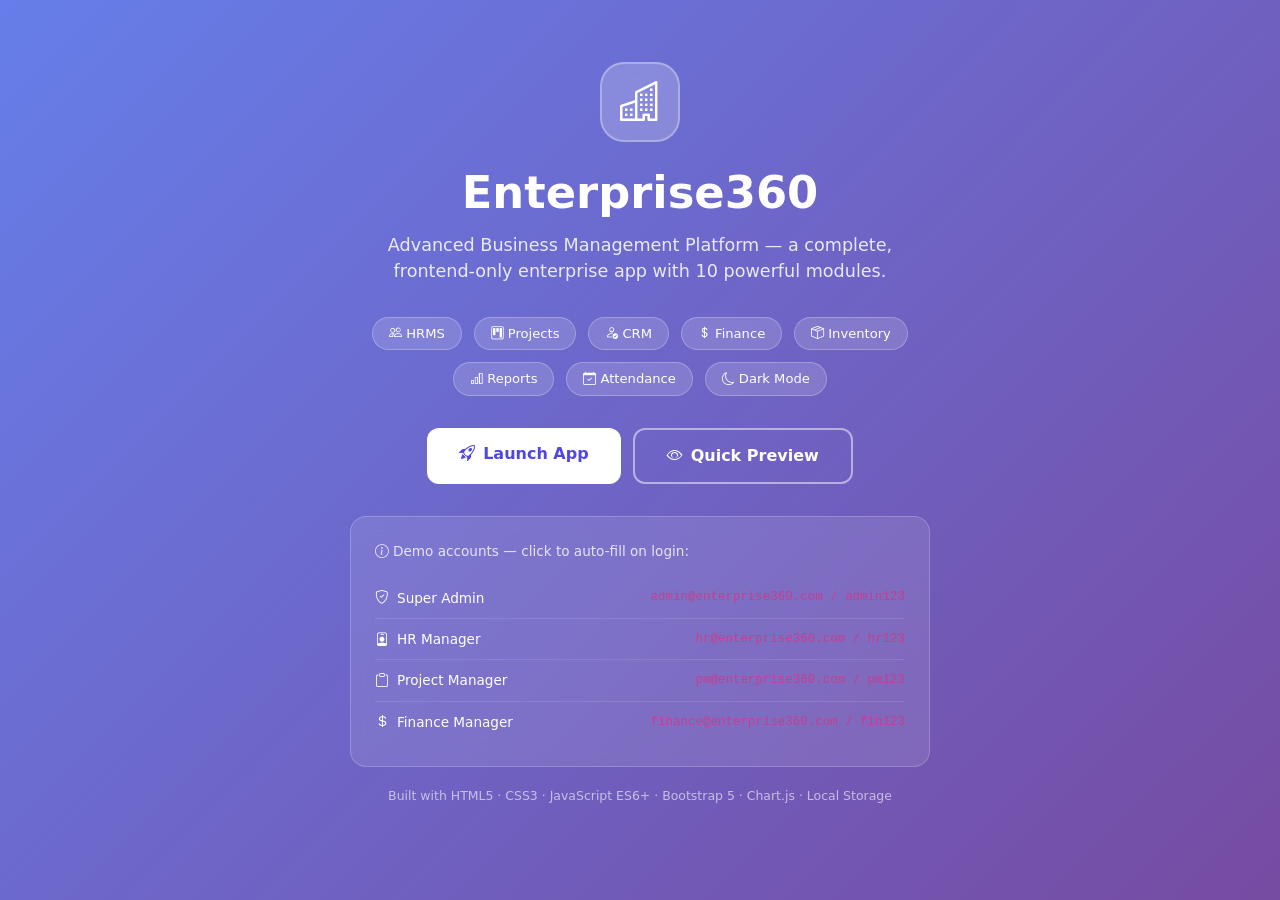
==== index.html @ 27bf56e1 "feat: complete Enterprise360 Business Management Platform" ====
<!DOCTYPE html>
<html lang="en" data-theme="light">
<head>
  <meta charset="UTF-8"><meta name="viewport" content="width=device-width, initial-scale=1.0">
  <title>Enterprise360 – Business Management Platform</title>
  <link rel="stylesheet" href="https://cdn.jsdelivr.net/npm/bootstrap@5.3.2/dist/css/bootstrap.min.css">
  <link rel="stylesheet" href="https://cdn.jsdelivr.net/npm/bootstrap-icons@1.11.3/font/bootstrap-icons.min.css">
  <link rel="stylesheet" href="css/style.css">
  <style>
    body { font-family: 'Segoe UI', system-ui, sans-serif; }
    .hero { min-height: 100vh; background: linear-gradient(135deg, #667eea 0%, #764ba2 100%); display: flex; align-items: center; justify-content: center; padding: 40px 20px; }
    .hero-content { max-width: 580px; text-align: center; color: white; }
    .hero-logo { width: 80px; height: 80px; background: rgba(255,255,255,.2); backdrop-filter: blur(10px); border-radius: 24px; display: flex; align-items: center; justify-content: center; margin: 0 auto 24px; font-size: 2.5rem; border: 2px solid rgba(255,255,255,.3); }
    .hero h1 { font-size: 2.8rem; font-weight: 800; margin-bottom: 12px; }
    .hero p { font-size: 1.1rem; opacity: .85; margin-bottom: 32px; }
    .hero-features { display: flex; flex-wrap: wrap; justify-content: center; gap: 12px; margin-bottom: 32px; }
    .feature-pill { background: rgba(255,255,255,.15); backdrop-filter: blur(10px); border: 1px solid rgba(255,255,255,.25); border-radius: 999px; padding: 6px 16px; font-size: .82rem; }
    .hero-cta { display: flex; gap: 12px; justify-content: center; flex-wrap: wrap; }
    .btn-hero { background: white; color: #4f46e5; border: none; border-radius: 12px; padding: 14px 32px; font-weight: 700; font-size: 1rem; cursor: pointer; transition: all .3s; text-decoration: none; display: inline-block; }
    .btn-hero:hover { transform: translateY(-2px); box-shadow: 0 10px 30px rgba(0,0,0,.3); color: #3730a3; }
    .btn-hero-outline { background: transparent; color: white; border: 2px solid rgba(255,255,255,.5); border-radius: 12px; padding: 14px 32px; font-weight: 600; font-size: 1rem; cursor: pointer; transition: all .3s; text-decoration: none; display: inline-block; }
    .btn-hero-outline:hover { background: rgba(255,255,255,.1); color: white; border-color: white; }
    .demo-card { background: rgba(255,255,255,.1); backdrop-filter: blur(10px); border: 1px solid rgba(255,255,255,.2); border-radius: 16px; padding: 24px; margin-top: 32px; text-align: left; }
    .demo-user { display: flex; align-items: center; justify-content: space-between; padding: 10px 0; border-bottom: 1px solid rgba(255,255,255,.1); }
    .demo-user:last-child { border-bottom: none; }
  </style>
</head>
<body>
<div class="hero">
  <div class="hero-content">
    <div class="hero-logo"><i class="bi bi-buildings"></i></div>
    <h1>Enterprise360</h1>
    <p>Advanced Business Management Platform — a complete, frontend-only enterprise app with 10 powerful modules.</p>

    <div class="hero-features">
      <span class="feature-pill"><i class="bi bi-people me-1"></i>HRMS</span>
      <span class="feature-pill"><i class="bi bi-kanban me-1"></i>Projects</span>
      <span class="feature-pill"><i class="bi bi-person-check me-1"></i>CRM</span>
      <span class="feature-pill"><i class="bi bi-currency-dollar me-1"></i>Finance</span>
      <span class="feature-pill"><i class="bi bi-box-seam me-1"></i>Inventory</span>
      <span class="feature-pill"><i class="bi bi-bar-chart me-1"></i>Reports</span>
      <span class="feature-pill"><i class="bi bi-calendar-check me-1"></i>Attendance</span>
      <span class="feature-pill"><i class="bi bi-moon me-1"></i>Dark Mode</span>
    </div>

    <div class="hero-cta">
      <a href="pages/login.html" class="btn-hero"><i class="bi bi-rocket-takeoff me-2"></i>Launch App</a>
      <a href="pages/dashboard.html" class="btn-hero-outline" id="guestBtn"><i class="bi bi-eye me-2"></i>Quick Preview</a>
    </div>

    <div class="demo-card">
      <p style="font-size:.85rem;opacity:.8;margin-bottom:16px"><i class="bi bi-info-circle me-1"></i>Demo accounts — click to auto-fill on login:</p>
      <div class="demo-user"><span style="font-size:.85rem"><i class="bi bi-shield-check me-2"></i>Super Admin</span><code style="font-size:.78rem;opacity:.8">admin@enterprise360.com / admin123</code></div>
      <div class="demo-user"><span style="font-size:.85rem"><i class="bi bi-person-badge me-2"></i>HR Manager</span><code style="font-size:.78rem;opacity:.8">hr@enterprise360.com / hr123</code></div>
      <div class="demo-user"><span style="font-size:.85rem"><i class="bi bi-clipboard me-2"></i>Project Manager</span><code style="font-size:.78rem;opacity:.8">pm@enterprise360.com / pm123</code></div>
      <div class="demo-user"><span style="font-size:.85rem"><i class="bi bi-currency-dollar me-2"></i>Finance Manager</span><code style="font-size:.78rem;opacity:.8">finance@enterprise360.com / fin123</code></div>
    </div>

    <p style="margin-top:20px;font-size:.78rem;opacity:.6">Built with HTML5 · CSS3 · JavaScript ES6+ · Bootstrap 5 · Chart.js · Local Storage</p>
  </div>
</div>

<script src="js/data.js"></script>
<script src="js/storage.js"></script>
<script src="js/utils.js"></script>
<script src="js/auth.js"></script>
<script>
  // Apply theme
  const theme = localStorage.getItem('e360_theme') || 'light';
  document.documentElement.setAttribute('data-theme', theme);

  // Quick preview – auto-login as super admin
  document.getElementById('guestBtn').addEventListener('click', async (e) => {
    e.preventDefault();
    await window.E360.Auth.login('admin@enterprise360.com', 'admin123');
    window.location.href = 'pages/dashboard.html';
  });

  // If already logged in, redirect
  if (window.E360.Auth.getCurrentUser()) {
    window.location.href = 'pages/dashboard.html';
  }
</script>
</body>
</html>
---- css/style.css ----
/* ========================================
   Enterprise360 – Global Styles
   ======================================== */
:root {
  --primary: #4f46e5;
  --primary-dark: #3730a3;
  --primary-light: #e0e7ff;
  --secondary: #06b6d4;
  --success: #10b981;
  --warning: #f59e0b;
  --danger: #ef4444;
  --info: #3b82f6;
  --dark: #1e293b;
  --sidebar-width: 260px;
  --sidebar-collapsed: 70px;
  --header-height: 64px;
  --font: 'Segoe UI', system-ui, -apple-system, sans-serif;
  --transition: all 0.3s ease;
  --shadow: 0 1px 3px rgba(0,0,0,.1), 0 1px 2px rgba(0,0,0,.06);
  --shadow-md: 0 4px 6px rgba(0,0,0,.07), 0 2px 4px rgba(0,0,0,.05);
  --shadow-lg: 0 10px 15px rgba(0,0,0,.1), 0 4px 6px rgba(0,0,0,.05);
  --radius: 0.75rem;
  --radius-sm: 0.5rem;
}

/* ---- Dark Mode Variables ---- */
[data-theme="dark"] {
  --bg: #0f172a;
  --bg-card: #1e293b;
  --bg-sidebar: #0f172a;
  --text: #f1f5f9;
  --text-muted: #94a3b8;
  --border: #334155;
  --input-bg: #1e293b;
  --hover: #334155;
  --table-stripe: #1e293b;
}
[data-theme="light"] {
  --bg: #f8fafc;
  --bg-card: #ffffff;
  --bg-sidebar: #1e293b;
  --text: #1e293b;
  --text-muted: #64748b;
  --border: #e2e8f0;
  --input-bg: #ffffff;
  --hover: #f1f5f9;
  --table-stripe: #f8fafc;
}

* { box-sizing: border-box; }

body {
  font-family: var(--font);
  background: var(--bg);
  color: var(--text);
  transition: background 0.3s, color 0.3s;
  overflow-x: hidden;
}

/* ========================================
   LAYOUT
   ======================================== */
.app-wrapper { display: flex; min-height: 100vh; }

/* ---- Sidebar ---- */
.sidebar {
  width: var(--sidebar-width);
  background: var(--bg-sidebar);
  color: #f1f5f9;
  position: fixed;
  top: 0; left: 0;
  height: 100vh;
  display: flex;
  flex-direction: column;
  transition: var(--transition);
  z-index: 1040;
  overflow-y: auto;
  overflow-x: hidden;
}
.sidebar.collapsed { width: var(--sidebar-collapsed); }
.sidebar-brand {
  display: flex;
  align-items: center;
  gap: 12px;
  padding: 20px 20px;
  border-bottom: 1px solid rgba(255,255,255,.1);
  min-height: var(--header-height);
  flex-shrink: 0;
}
.sidebar-brand .brand-icon {
  width: 36px; height: 36px;
  background: var(--primary);
  border-radius: 10px;
  display: flex; align-items: center; justify-content: center;
  font-size: 18px;
  flex-shrink: 0;
}
.sidebar-brand .brand-text { font-size: 1.1rem; font-weight: 700; white-space: nowrap; overflow: hidden; }
.sidebar.collapsed .brand-text { display: none; }

.sidebar-nav { padding: 12px 0; flex: 1; }
.nav-section-title {
  font-size: 0.65rem;
  text-transform: uppercase;
  letter-spacing: .08em;
  color: #64748b;
  padding: 12px 20px 4px;
  white-space: nowrap;
  overflow: hidden;
}
.sidebar.collapsed .nav-section-title { visibility: hidden; }

.sidebar-nav .nav-item { list-style: none; }
.sidebar-nav .nav-link {
  display: flex;
  align-items: center;
  gap: 12px;
  padding: 10px 20px;
  color: #94a3b8;
  text-decoration: none;
  transition: var(--transition);
  border-left: 3px solid transparent;
  white-space: nowrap;
  overflow: hidden;
  font-size: .9rem;
}
.sidebar-nav .nav-link:hover,
.sidebar-nav .nav-link.active {
  background: rgba(255,255,255,.07);
  color: #fff;
  border-left-color: var(--primary);
}
.sidebar-nav .nav-link i { font-size: 1.1rem; flex-shrink: 0; min-width: 20px; }
.sidebar-nav .nav-link .nav-text { overflow: hidden; }
.sidebar.collapsed .nav-text { display: none; }
.sidebar.collapsed .nav-link { justify-content: center; padding: 12px; border-left: none; border-radius: 8px; margin: 2px 8px; }
.sidebar.collapsed .nav-link.active, .sidebar.collapsed .nav-link:hover { background: var(--primary); }

.sidebar-footer {
  padding: 16px 20px;
  border-top: 1px solid rgba(255,255,255,.1);
  display: flex;
  align-items: center;
  gap: 12px;
}
.sidebar.collapsed .sidebar-footer { justify-content: center; padding: 16px 8px; }
.sidebar-footer .user-info { overflow: hidden; }
.sidebar.collapsed .user-info { display: none; }

/* ---- Main Content ---- */
.main-content {
  margin-left: var(--sidebar-width);
  flex: 1;
  display: flex;
  flex-direction: column;
  min-height: 100vh;
  transition: var(--transition);
}
.main-content.sidebar-collapsed { margin-left: var(--sidebar-collapsed); }

/* ---- Topbar ---- */
.topbar {
  background: var(--bg-card);
  border-bottom: 1px solid var(--border);
  height: var(--header-height);
  display: flex;
  align-items: center;
  padding: 0 24px;
  gap: 16px;
  position: sticky;
  top: 0;
  z-index: 1030;
  box-shadow: var(--shadow);
}
.topbar-title { font-size: 1.1rem; font-weight: 600; flex: 1; }
.topbar-actions { display: flex; align-items: center; gap: 8px; }

.btn-icon {
  width: 38px; height: 38px;
  border: none;
  background: transparent;
  border-radius: var(--radius-sm);
  display: flex; align-items: center; justify-content: center;
  cursor: pointer;
  color: var(--text-muted);
  transition: var(--transition);
  position: relative;
}
.btn-icon:hover { background: var(--hover); color: var(--text); }
.badge-dot {
  position: absolute;
  top: 6px; right: 6px;
  width: 8px; height: 8px;
  background: var(--danger);
  border-radius: 50%;
  border: 2px solid var(--bg-card);
}

/* ---- Page Content ---- */
.page-content { padding: 24px; flex: 1; }

/* ========================================
   CARDS
   ======================================== */
.card {
  background: var(--bg-card);
  border: 1px solid var(--border);
  border-radius: var(--radius);
  box-shadow: var(--shadow);
  transition: var(--transition);
}
.card:hover { box-shadow: var(--shadow-md); }
.card-header {
  padding: 16px 20px;
  border-bottom: 1px solid var(--border);
  display: flex;
  align-items: center;
  justify-content: space-between;
  gap: 12px;
}
.card-title { font-size: .95rem; font-weight: 600; margin: 0; }
.card-body { padding: 20px; }

/* Stat Cards */
.stat-card {
  border-radius: var(--radius);
  padding: 20px;
  display: flex;
  align-items: center;
  gap: 16px;
  background: var(--bg-card);
  border: 1px solid var(--border);
  box-shadow: var(--shadow);
  transition: var(--transition);
}
.stat-card:hover { transform: translateY(-2px); box-shadow: var(--shadow-md); }
.stat-icon {
  width: 56px; height: 56px;
  border-radius: var(--radius);
  display: flex; align-items: center; justify-content: center;
  font-size: 1.5rem;
  flex-shrink: 0;
}
.stat-info { flex: 1; }
.stat-value { font-size: 1.75rem; font-weight: 700; line-height: 1; }
.stat-label { font-size: .8rem; color: var(--text-muted); margin-top: 4px; }
.stat-change { font-size: .78rem; display: flex; align-items: center; gap: 3px; margin-top: 4px; }
.stat-change.up { color: var(--success); }
.stat-change.down { color: var(--danger); }

/* Color variants */
.bg-primary-soft { background: var(--primary-light); color: var(--primary); }
.bg-success-soft { background: #d1fae5; color: var(--success); }
.bg-warning-soft { background: #fef3c7; color: var(--warning); }
.bg-danger-soft { background: #fee2e2; color: var(--danger); }
.bg-info-soft { background: #dbeafe; color: var(--info); }
.bg-secondary-soft { background: #cffafe; color: var(--secondary); }
[data-theme="dark"] .bg-primary-soft { background: rgba(79,70,229,.2); }
[data-theme="dark"] .bg-success-soft { background: rgba(16,185,129,.2); }
[data-theme="dark"] .bg-warning-soft { background: rgba(245,158,11,.2); }
[data-theme="dark"] .bg-danger-soft { background: rgba(239,68,68,.2); }
[data-theme="dark"] .bg-info-soft { background: rgba(59,130,246,.2); }
[data-theme="dark"] .bg-secondary-soft { background: rgba(6,182,212,.2); }

/* ========================================
   FORMS & INPUTS
   ======================================== */
.form-control, .form-select {
  background: var(--input-bg);
  border: 1px solid var(--border);
  color: var(--text);
  border-radius: var(--radius-sm);
  padding: 8px 12px;
  font-size: .9rem;
  transition: var(--transition);
}
.form-control:focus, .form-select:focus {
  border-color: var(--primary);
  box-shadow: 0 0 0 3px rgba(79,70,229,.15);
  background: var(--input-bg);
  color: var(--text);
  outline: none;
}
.form-control::placeholder { color: var(--text-muted); }
.form-label { font-size: .85rem; font-weight: 500; color: var(--text); margin-bottom: 6px; }

/* ========================================
   BUTTONS
   ======================================== */
.btn { border-radius: var(--radius-sm); font-size: .875rem; font-weight: 500; padding: 8px 16px; transition: var(--transition); }
.btn-primary { background: var(--primary); border-color: var(--primary); }
.btn-primary:hover { background: var(--primary-dark); border-color: var(--primary-dark); }
.btn-sm { padding: 5px 12px; font-size: .8rem; }

/* ========================================
   TABLES
   ======================================== */
.table-wrapper {
  overflow-x: auto;
  border-radius: var(--radius);
}
.table {
  color: var(--text);
  margin: 0;
}
.table th {
  font-size: .78rem;
  text-transform: uppercase;
  letter-spacing: .05em;
  color: var(--text-muted);
  font-weight: 600;
  background: var(--bg-card);
  border-color: var(--border);
  padding: 12px 16px;
  white-space: nowrap;
}
.table td {
  vertical-align: middle;
  border-color: var(--border);
  padding: 12px 16px;
  font-size: .88rem;
  background: var(--bg-card);
}
.table tbody tr:hover td { background: var(--hover); }

/* ========================================
   BADGES
   ======================================== */
.badge-status {
  display: inline-flex;
  align-items: center;
  gap: 5px;
  padding: 3px 10px;
  border-radius: 999px;
  font-size: .75rem;
  font-weight: 500;
}
.badge-status::before { content: ''; width: 6px; height: 6px; border-radius: 50%; background: currentColor; }
.badge-active, .badge-paid, .badge-approved, .badge-completed, .badge-won, .badge-present, .badge-done { background: #d1fae5; color: #065f46; }
.badge-inactive, .badge-overdue, .badge-rejected, .badge-lost { background: #fee2e2; color: #991b1b; }
.badge-pending, .badge-inprogress, .badge-negotiation, .badge-planning, .badge-late { background: #fef3c7; color: #92400e; }
.badge-prospect, .badge-todo { background: #dbeafe; color: #1e40af; }
.badge-lowstock { background: #fef3c7; color: #92400e; }
.badge-outofstock { background: #fee2e2; color: #991b1b; }
.badge-instock { background: #d1fae5; color: #065f46; }
[data-theme="dark"] .badge-active, [data-theme="dark"] .badge-paid, [data-theme="dark"] .badge-approved, [data-theme="dark"] .badge-completed, [data-theme="dark"] .badge-done { background: rgba(16,185,129,.2); color: #6ee7b7; }
[data-theme="dark"] .badge-inactive, [data-theme="dark"] .badge-overdue, [data-theme="dark"] .badge-rejected, [data-theme="dark"] .badge-lost { background: rgba(239,68,68,.2); color: #fca5a5; }
[data-theme="dark"] .badge-pending, [data-theme="dark"] .badge-inprogress, [data-theme="dark"] .badge-late { background: rgba(245,158,11,.2); color: #fcd34d; }
[data-theme="dark"] .badge-todo { background: rgba(59,130,246,.2); color: #93c5fd; }

/* ========================================
   PROGRESS
   ======================================== */
.progress { background: var(--border); border-radius: 999px; height: 6px; }
.progress-bar { border-radius: 999px; }

/* ========================================
   MODALS
   ======================================== */
.modal-content {
  background: var(--bg-card);
  border: 1px solid var(--border);
  border-radius: var(--radius);
}
.modal-header { border-bottom-color: var(--border); }
.modal-footer { border-top-color: var(--border); }
.modal-title { font-size: 1rem; font-weight: 600; }

/* ========================================
   AVATAR
   ======================================== */
.avatar {
  width: 36px; height: 36px;
  border-radius: 50%;
  background: var(--primary);
  display: flex; align-items: center; justify-content: center;
  color: white;
  font-weight: 600;
  font-size: .85rem;
  flex-shrink: 0;
  overflow: hidden;
}
.avatar img { width: 100%; height: 100%; object-fit: cover; }
.avatar-sm { width: 28px; height: 28px; font-size: .72rem; }
.avatar-lg { width: 56px; height: 56px; font-size: 1.1rem; }
.avatar-xl { width: 80px; height: 80px; font-size: 1.5rem; }

/* ========================================
   SKELETON LOADING
   ======================================== */
.skeleton {
  background: linear-gradient(90deg, var(--border) 25%, var(--hover) 50%, var(--border) 75%);
  background-size: 200% 100%;
  animation: skeleton-wave 1.5s infinite;
  border-radius: var(--radius-sm);
}
@keyframes skeleton-wave { 0% { background-position: 200% 0; } 100% { background-position: -200% 0; } }

/* ========================================
   TOAST NOTIFICATIONS
   ======================================== */
#toast-container {
  position: fixed;
  top: 80px; right: 20px;
  z-index: 9999;
  display: flex;
  flex-direction: column;
  gap: 8px;
  pointer-events: none;
}
.toast-item {
  background: var(--bg-card);
  border: 1px solid var(--border);
  border-radius: var(--radius);
  padding: 14px 18px;
  box-shadow: var(--shadow-lg);
  display: flex;
  align-items: flex-start;
  gap: 12px;
  min-width: 300px;
  max-width: 400px;
  pointer-events: all;
  animation: slideInRight .3s ease;
}
@keyframes slideInRight { from { transform: translateX(100%); opacity: 0; } to { transform: translateX(0); opacity: 1; } }
.toast-icon { font-size: 1.1rem; margin-top: 1px; }
.toast-body { flex: 1; }
.toast-title { font-weight: 600; font-size: .88rem; }
.toast-message { font-size: .82rem; color: var(--text-muted); }
.toast-close { background: none; border: none; cursor: pointer; color: var(--text-muted); padding: 0; }
.toast-info .toast-icon { color: var(--info); }
.toast-success .toast-icon { color: var(--success); }
.toast-warning .toast-icon { color: var(--warning); }
.toast-danger .toast-icon { color: var(--danger); }
.toast-info { border-left: 4px solid var(--info); }
.toast-success { border-left: 4px solid var(--success); }
.toast-warning { border-left: 4px solid var(--warning); }
.toast-danger { border-left: 4px solid var(--danger); }

/* ========================================
   SEARCH & FILTER BAR
   ======================================== */
.search-bar { position: relative; }
.search-bar .bi-search {
  position: absolute; left: 10px; top: 50%; transform: translateY(-50%);
  color: var(--text-muted); font-size: .9rem;
}
.search-bar input { padding-left: 34px; }

/* ========================================
   EMPTY STATE
   ======================================== */
.empty-state {
  text-align: center;
  padding: 48px 24px;
  color: var(--text-muted);
}
.empty-state i { font-size: 3rem; margin-bottom: 16px; opacity: .4; }
.empty-state h6 { font-size: .95rem; color: var(--text); margin-bottom: 8px; }
.empty-state p { font-size: .85rem; }

/* ========================================
   KANBAN BOARD
   ======================================== */
.kanban-board { display: flex; gap: 20px; overflow-x: auto; padding-bottom: 16px; }
.kanban-col {
  min-width: 280px;
  background: var(--hover);
  border-radius: var(--radius);
  padding: 12px;
  border: 1px solid var(--border);
}
.kanban-col-header {
  display: flex; align-items: center; justify-content: space-between;
  margin-bottom: 12px;
  font-weight: 600; font-size: .88rem;
}
.kanban-cards { min-height: 60px; }
.kanban-card {
  background: var(--bg-card);
  border: 1px solid var(--border);
  border-radius: var(--radius-sm);
  padding: 12px;
  margin-bottom: 8px;
  cursor: grab;
  transition: var(--transition);
}
.kanban-card:hover { box-shadow: var(--shadow-md); transform: translateY(-1px); }
.kanban-card.dragging { opacity: .5; cursor: grabbing; }

/* ========================================
   NOTIFICATIONS PANEL
   ======================================== */
.notif-item {
  display: flex;
  align-items: flex-start;
  gap: 12px;
  padding: 14px 20px;
  border-bottom: 1px solid var(--border);
  transition: var(--transition);
}
.notif-item:hover { background: var(--hover); }
.notif-item.unread { background: rgba(79,70,229,.04); }
.notif-dot { width: 8px; height: 8px; border-radius: 50%; margin-top: 6px; flex-shrink: 0; }

/* ========================================
   SETTINGS PAGE
   ======================================== */
.settings-nav .nav-link {
  color: var(--text-muted);
  border-radius: var(--radius-sm);
  padding: 10px 16px;
  font-size: .88rem;
}
.settings-nav .nav-link.active { background: var(--primary-light); color: var(--primary); font-weight: 600; }
[data-theme="dark"] .settings-nav .nav-link.active { background: rgba(79,70,229,.2); }

/* ========================================
   PROFILE IMAGE UPLOAD
   ======================================== */
.avatar-upload-wrap { position: relative; display: inline-block; cursor: pointer; }
.avatar-upload-wrap:hover .avatar-overlay { opacity: 1; }
.avatar-overlay {
  position: absolute; inset: 0;
  background: rgba(0,0,0,.5);
  border-radius: 50%;
  display: flex; align-items: center; justify-content: center;
  opacity: 0;
  transition: var(--transition);
  color: white; font-size: 1.1rem;
}

/* ========================================
   PAGINATION
   ======================================== */
.pagination .page-link {
  background: var(--bg-card);
  border-color: var(--border);
  color: var(--text);
  font-size: .85rem;
}
.pagination .page-link:hover { background: var(--hover); }
.pagination .page-item.active .page-link { background: var(--primary); border-color: var(--primary); }

/* ========================================
   DROPDOWN
   ======================================== */
.dropdown-menu {
  background: var(--bg-card);
  border-color: var(--border);
  border-radius: var(--radius);
  box-shadow: var(--shadow-lg);
}
.dropdown-item { color: var(--text); font-size: .88rem; padding: 8px 16px; }
.dropdown-item:hover { background: var(--hover); color: var(--text); }
.dropdown-divider { border-top-color: var(--border); }

/* ========================================
   TYPOGRAPHY HELPERS
   ======================================== */
.text-primary { color: var(--primary) !important; }
.text-success { color: var(--success) !important; }
.text-warning { color: var(--warning) !important; }
.text-danger { color: var(--danger) !important; }
.text-muted { color: var(--text-muted) !important; }

/* ========================================
   PRIORITY BADGES
   ======================================== */
.priority-high { background: #fee2e2; color: #991b1b; }
.priority-medium { background: #fef3c7; color: #92400e; }
.priority-low { background: #d1fae5; color: #065f46; }
[data-theme="dark"] .priority-high { background: rgba(239,68,68,.2); color: #fca5a5; }
[data-theme="dark"] .priority-medium { background: rgba(245,158,11,.2); color: #fcd34d; }
[data-theme="dark"] .priority-low { background: rgba(16,185,129,.2); color: #6ee7b7; }

/* ========================================
   RESPONSIVE
   ======================================== */
@media (max-width: 991.98px) {
  .sidebar {
    transform: translateX(-100%);
    width: var(--sidebar-width) !important;
    box-shadow: var(--shadow-lg);
  }
  .sidebar.mobile-open { transform: translateX(0); }
  .main-content { margin-left: 0 !important; }
  .sidebar-overlay {
    display: none;
    position: fixed; inset: 0;
    background: rgba(0,0,0,.5);
    z-index: 1035;
  }
  .sidebar-overlay.show { display: block; }
}
@media (max-width: 575.98px) {
  .page-content { padding: 16px; }
  .topbar { padding: 0 16px; }
  .stat-value { font-size: 1.4rem; }
  .kanban-board { flex-direction: column; }
  .kanban-col { min-width: 100%; }
}

/* Login page extras */
.login-page {
  min-height: 100vh;
  background: linear-gradient(135deg, #667eea 0%, #764ba2 100%);
  display: flex; align-items: center; justify-content: center;
  padding: 20px;
}
.login-card {
  background: var(--bg-card);
  border-radius: 20px;
  padding: 40px;
  width: 100%;
  max-width: 440px;
  box-shadow: 0 20px 60px rgba(0,0,0,.3);
}
.login-logo {
  width: 60px; height: 60px;
  background: var(--primary);
  border-radius: 16px;
  display: flex; align-items: center; justify-content: center;
  font-size: 1.8rem;
  margin: 0 auto 20px;
}

/* scrollbar */
::-webkit-scrollbar { width: 6px; height: 6px; }
::-webkit-scrollbar-track { background: transparent; }
::-webkit-scrollbar-thumb { background: var(--border); border-radius: 3px; }
::-webkit-scrollbar-thumb:hover { background: var(--text-muted); }

/* Chart container */
.chart-container { position: relative; }

/* Input group */
.input-group-text {
  background: var(--hover);
  border-color: var(--border);
  color: var(--text-muted);
}

/* Tab overrides */
.nav-tabs .nav-link { color: var(--text-muted); border-color: transparent; font-size: .88rem; }
.nav-tabs .nav-link.active { color: var(--primary); border-bottom-color: var(--primary); background: transparent; }
.nav-tabs { border-bottom-color: var(--border); }

/* File list */
.file-item {
  display: flex; align-items: center; gap: 10px;
  padding: 10px 0; border-bottom: 1px solid var(--border);
}

/* Timeline */
.timeline { position: relative; padding-left: 24px; }
.timeline::before { content: ''; position: absolute; left: 7px; top: 0; bottom: 0; width: 2px; background: var(--border); }
.timeline-item { position: relative; margin-bottom: 20px; }
.timeline-dot { position: absolute; left: -24px; top: 2px; width: 14px; height: 14px; border-radius: 50%; border: 2px solid var(--bg-card); }
.timeline-content { padding-left: 4px; }
.timeline-time { font-size: .75rem; color: var(--text-muted); }

/* Color swatch for theme */
.color-swatch {
  width: 28px; height: 28px;
  border-radius: 50%;
  cursor: pointer;
  border: 3px solid transparent;
  transition: var(--transition);
}
.color-swatch.active, .color-swatch:hover { border-color: var(--border); transform: scale(1.1); }
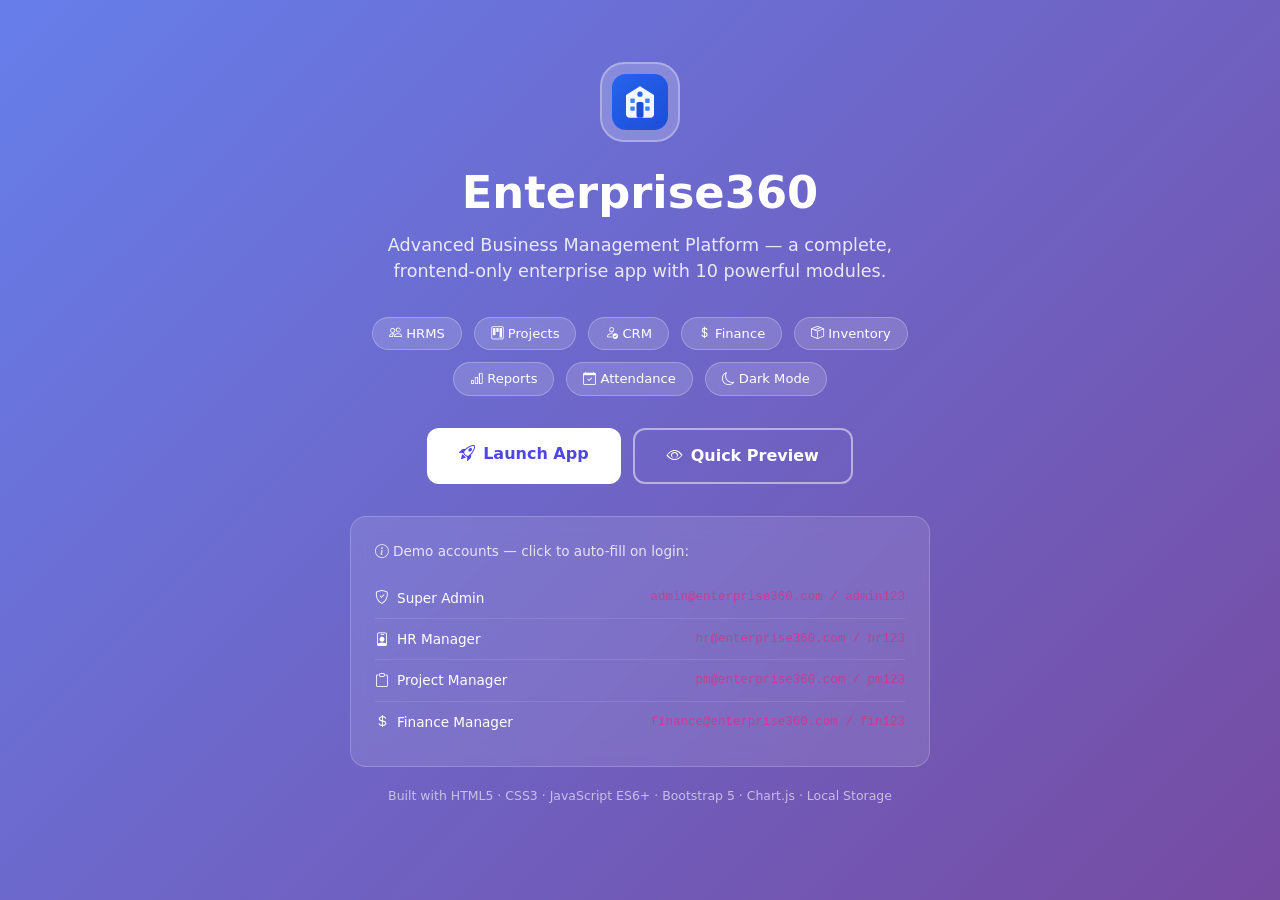
==== commit 4bd5cc74: "Add local SVG icons in assets/icons/ and vector avatars/logo in assets/images/" ====
--- a/index.html
+++ b/index.html
@@ -28,7 +28,7 @@
 <body>
 <div class="hero">
   <div class="hero-content">
-    <div class="hero-logo"><i class="bi bi-buildings"></i></div>
+    <div class="hero-logo"><img src="assets/images/logo.svg" alt="Enterprise360 Logo" width="56" height="56" onerror="this.outerHTML='<i class=\'bi bi-buildings\'></i>'"></div>
     <h1>Enterprise360</h1>
     <p>Advanced Business Management Platform — a complete, frontend-only enterprise app with 10 powerful modules.</p>
 
--- a/css/style.css
+++ b/css/style.css
@@ -110,31 +110,50 @@
 }
 .sidebar.collapsed .nav-section-title { visibility: hidden; }
 
-.sidebar-nav .nav-item { list-style: none; }
+.sidebar-nav .nav-item { list-style: none; margin: 2px 10px; }
 .sidebar-nav .nav-link {
   display: flex;
   align-items: center;
   gap: 12px;
-  padding: 10px 20px;
+  padding: 10px 14px;
   color: #94a3b8;
   text-decoration: none;
   transition: var(--transition);
-  border-left: 3px solid transparent;
+  border-radius: 10px;
   white-space: nowrap;
   overflow: hidden;
   font-size: .9rem;
-}
-.sidebar-nav .nav-link:hover,
-.sidebar-nav .nav-link.active {
+  font-weight: 500;
+}
+.sidebar-nav .nav-link:hover {
   background: rgba(255,255,255,.07);
   color: #fff;
-  border-left-color: var(--primary);
-}
-.sidebar-nav .nav-link i { font-size: 1.1rem; flex-shrink: 0; min-width: 20px; }
-.sidebar-nav .nav-link .nav-text { overflow: hidden; }
+}
+.sidebar-nav .nav-link.active {
+  background: #3b82f6;
+  color: #fff;
+  box-shadow: 0 4px 14px rgba(59, 130, 246, 0.35);
+}
+.sidebar-nav .nav-link i { font-size: 1.15rem; flex-shrink: 0; min-width: 20px; }
+.sidebar-nav .nav-link .nav-text { overflow: hidden; flex: 1; }
 .sidebar.collapsed .nav-text { display: none; }
-.sidebar.collapsed .nav-link { justify-content: center; padding: 12px; border-left: none; border-radius: 8px; margin: 2px 8px; }
-.sidebar.collapsed .nav-link.active, .sidebar.collapsed .nav-link:hover { background: var(--primary); }
+.sidebar.collapsed .nav-item { margin: 4px 8px; }
+.sidebar.collapsed .nav-link { justify-content: center; padding: 12px; border-radius: 10px; }
+.sidebar.collapsed .nav-link.active { background: #3b82f6; }
+
+.sidebar-brand .brand-text-wrap { overflow: hidden; }
+.sidebar.collapsed .brand-text-wrap { display: none; }
+.sidebar-brand .brand-subtext {
+  font-size: 0.68rem;
+  color: #94a3b8;
+  font-weight: 400;
+  margin-top: -2px;
+}
+.sidebar-theme-switch {
+  border-top: 1px solid rgba(255,255,255,0.08);
+  margin: 4px 12px;
+}
+.sidebar.collapsed .sidebar-theme-switch { display: none; }
 
 .sidebar-footer {
   padding: 16px 20px;
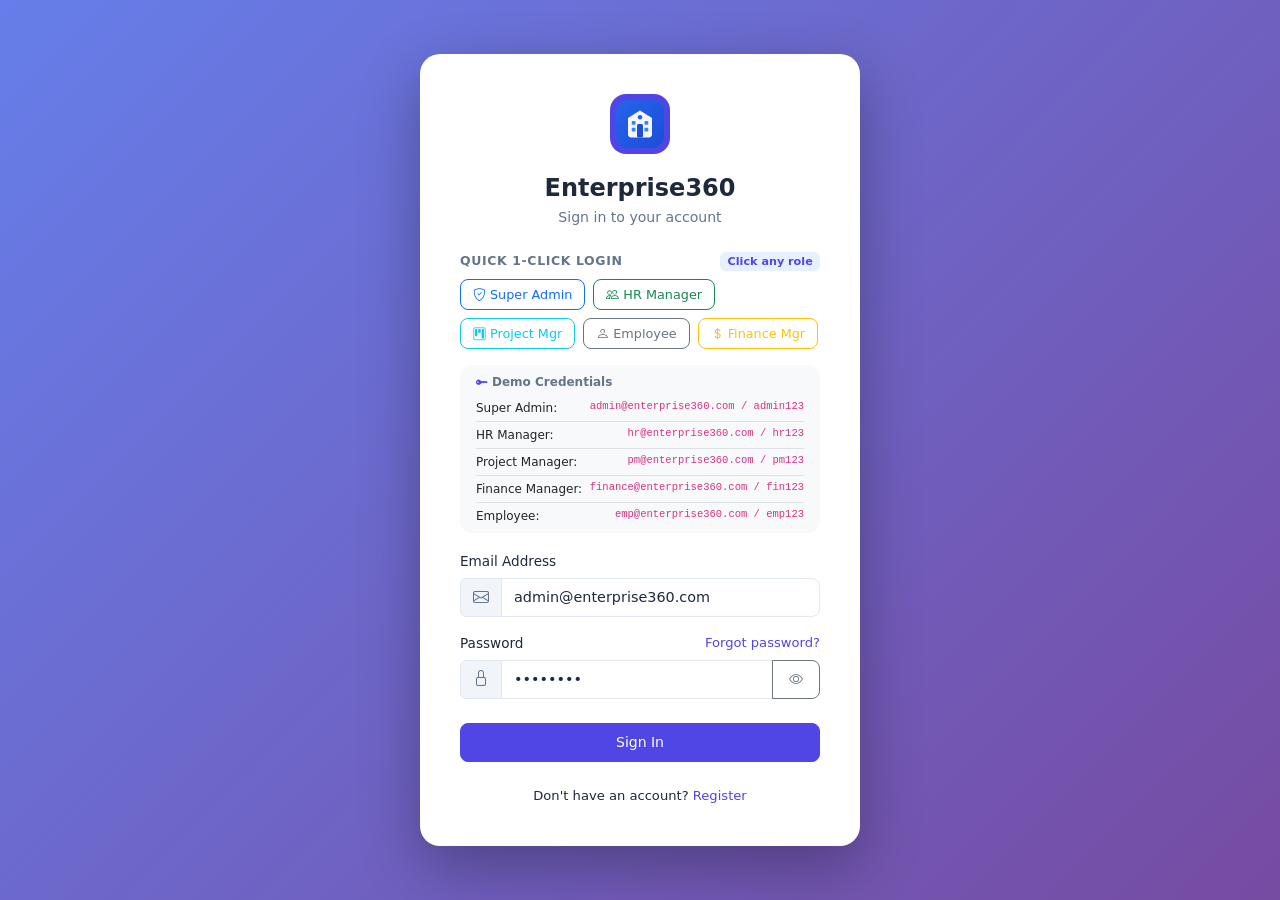
==== commit 6dce701a: "Open login page first on launch with demo credentials and 1-click quick login" ====
--- a/index.html
+++ b/index.html
@@ -1,85 +1,18 @@
 <!DOCTYPE html>
-<html lang="en" data-theme="light">
+<html lang="en">
 <head>
-  <meta charset="UTF-8"><meta name="viewport" content="width=device-width, initial-scale=1.0">
-  <title>Enterprise360 – Business Management Platform</title>
-  <link rel="stylesheet" href="https://cdn.jsdelivr.net/npm/bootstrap@5.3.2/dist/css/bootstrap.min.css">
-  <link rel="stylesheet" href="https://cdn.jsdelivr.net/npm/bootstrap-icons@1.11.3/font/bootstrap-icons.min.css">
-  <link rel="stylesheet" href="css/style.css">
-  <style>
-    body { font-family: 'Segoe UI', system-ui, sans-serif; }
-    .hero { min-height: 100vh; background: linear-gradient(135deg, #667eea 0%, #764ba2 100%); display: flex; align-items: center; justify-content: center; padding: 40px 20px; }
-    .hero-content { max-width: 580px; text-align: center; color: white; }
-    .hero-logo { width: 80px; height: 80px; background: rgba(255,255,255,.2); backdrop-filter: blur(10px); border-radius: 24px; display: flex; align-items: center; justify-content: center; margin: 0 auto 24px; font-size: 2.5rem; border: 2px solid rgba(255,255,255,.3); }
-    .hero h1 { font-size: 2.8rem; font-weight: 800; margin-bottom: 12px; }
-    .hero p { font-size: 1.1rem; opacity: .85; margin-bottom: 32px; }
-    .hero-features { display: flex; flex-wrap: wrap; justify-content: center; gap: 12px; margin-bottom: 32px; }
-    .feature-pill { background: rgba(255,255,255,.15); backdrop-filter: blur(10px); border: 1px solid rgba(255,255,255,.25); border-radius: 999px; padding: 6px 16px; font-size: .82rem; }
-    .hero-cta { display: flex; gap: 12px; justify-content: center; flex-wrap: wrap; }
-    .btn-hero { background: white; color: #4f46e5; border: none; border-radius: 12px; padding: 14px 32px; font-weight: 700; font-size: 1rem; cursor: pointer; transition: all .3s; text-decoration: none; display: inline-block; }
-    .btn-hero:hover { transform: translateY(-2px); box-shadow: 0 10px 30px rgba(0,0,0,.3); color: #3730a3; }
-    .btn-hero-outline { background: transparent; color: white; border: 2px solid rgba(255,255,255,.5); border-radius: 12px; padding: 14px 32px; font-weight: 600; font-size: 1rem; cursor: pointer; transition: all .3s; text-decoration: none; display: inline-block; }
-    .btn-hero-outline:hover { background: rgba(255,255,255,.1); color: white; border-color: white; }
-    .demo-card { background: rgba(255,255,255,.1); backdrop-filter: blur(10px); border: 1px solid rgba(255,255,255,.2); border-radius: 16px; padding: 24px; margin-top: 32px; text-align: left; }
-    .demo-user { display: flex; align-items: center; justify-content: space-between; padding: 10px 0; border-bottom: 1px solid rgba(255,255,255,.1); }
-    .demo-user:last-child { border-bottom: none; }
-  </style>
+  <meta charset="UTF-8">
+  <meta http-equiv="refresh" content="0; url=pages/login.html">
+  <title>Enterprise360 – Redirecting to Login</title>
+  <script>
+    window.location.replace("pages/login.html");
+  </script>
 </head>
-<body>
-<div class="hero">
-  <div class="hero-content">
-    <div class="hero-logo"><img src="assets/images/logo.svg" alt="Enterprise360 Logo" width="56" height="56" onerror="this.outerHTML='<i class=\'bi bi-buildings\'></i>'"></div>
-    <h1>Enterprise360</h1>
-    <p>Advanced Business Management Platform — a complete, frontend-only enterprise app with 10 powerful modules.</p>
-
-    <div class="hero-features">
-      <span class="feature-pill"><i class="bi bi-people me-1"></i>HRMS</span>
-      <span class="feature-pill"><i class="bi bi-kanban me-1"></i>Projects</span>
-      <span class="feature-pill"><i class="bi bi-person-check me-1"></i>CRM</span>
-      <span class="feature-pill"><i class="bi bi-currency-dollar me-1"></i>Finance</span>
-      <span class="feature-pill"><i class="bi bi-box-seam me-1"></i>Inventory</span>
-      <span class="feature-pill"><i class="bi bi-bar-chart me-1"></i>Reports</span>
-      <span class="feature-pill"><i class="bi bi-calendar-check me-1"></i>Attendance</span>
-      <span class="feature-pill"><i class="bi bi-moon me-1"></i>Dark Mode</span>
-    </div>
-
-    <div class="hero-cta">
-      <a href="pages/login.html" class="btn-hero"><i class="bi bi-rocket-takeoff me-2"></i>Launch App</a>
-      <a href="pages/dashboard.html" class="btn-hero-outline" id="guestBtn"><i class="bi bi-eye me-2"></i>Quick Preview</a>
-    </div>
-
-    <div class="demo-card">
-      <p style="font-size:.85rem;opacity:.8;margin-bottom:16px"><i class="bi bi-info-circle me-1"></i>Demo accounts — click to auto-fill on login:</p>
-      <div class="demo-user"><span style="font-size:.85rem"><i class="bi bi-shield-check me-2"></i>Super Admin</span><code style="font-size:.78rem;opacity:.8">admin@enterprise360.com / admin123</code></div>
-      <div class="demo-user"><span style="font-size:.85rem"><i class="bi bi-person-badge me-2"></i>HR Manager</span><code style="font-size:.78rem;opacity:.8">hr@enterprise360.com / hr123</code></div>
-      <div class="demo-user"><span style="font-size:.85rem"><i class="bi bi-clipboard me-2"></i>Project Manager</span><code style="font-size:.78rem;opacity:.8">pm@enterprise360.com / pm123</code></div>
-      <div class="demo-user"><span style="font-size:.85rem"><i class="bi bi-currency-dollar me-2"></i>Finance Manager</span><code style="font-size:.78rem;opacity:.8">finance@enterprise360.com / fin123</code></div>
-    </div>
-
-    <p style="margin-top:20px;font-size:.78rem;opacity:.6">Built with HTML5 · CSS3 · JavaScript ES6+ · Bootstrap 5 · Chart.js · Local Storage</p>
+<body style="font-family: system-ui, -apple-system, sans-serif; display: flex; align-items: center; justify-content: center; height: 100vh; margin: 0; background: #0f172a; color: #fff;">
+  <div style="text-align: center;">
+    <h2>Enterprise360</h2>
+    <p>Opening Login Page...</p>
+    <p><a href="pages/login.html" style="color: #3b82f6;">Click here if you are not redirected automatically</a></p>
   </div>
-</div>
-
-<script src="js/data.js"></script>
-<script src="js/storage.js"></script>
-<script src="js/utils.js"></script>
-<script src="js/auth.js"></script>
-<script>
-  // Apply theme
-  const theme = localStorage.getItem('e360_theme') || 'light';
-  document.documentElement.setAttribute('data-theme', theme);
-
-  // Quick preview – auto-login as super admin
-  document.getElementById('guestBtn').addEventListener('click', async (e) => {
-    e.preventDefault();
-    await window.E360.Auth.login('admin@enterprise360.com', 'admin123');
-    window.location.href = 'pages/dashboard.html';
-  });
-
-  // If already logged in, redirect
-  if (window.E360.Auth.getCurrentUser()) {
-    window.location.href = 'pages/dashboard.html';
-  }
-</script>
 </body>
 </html>
